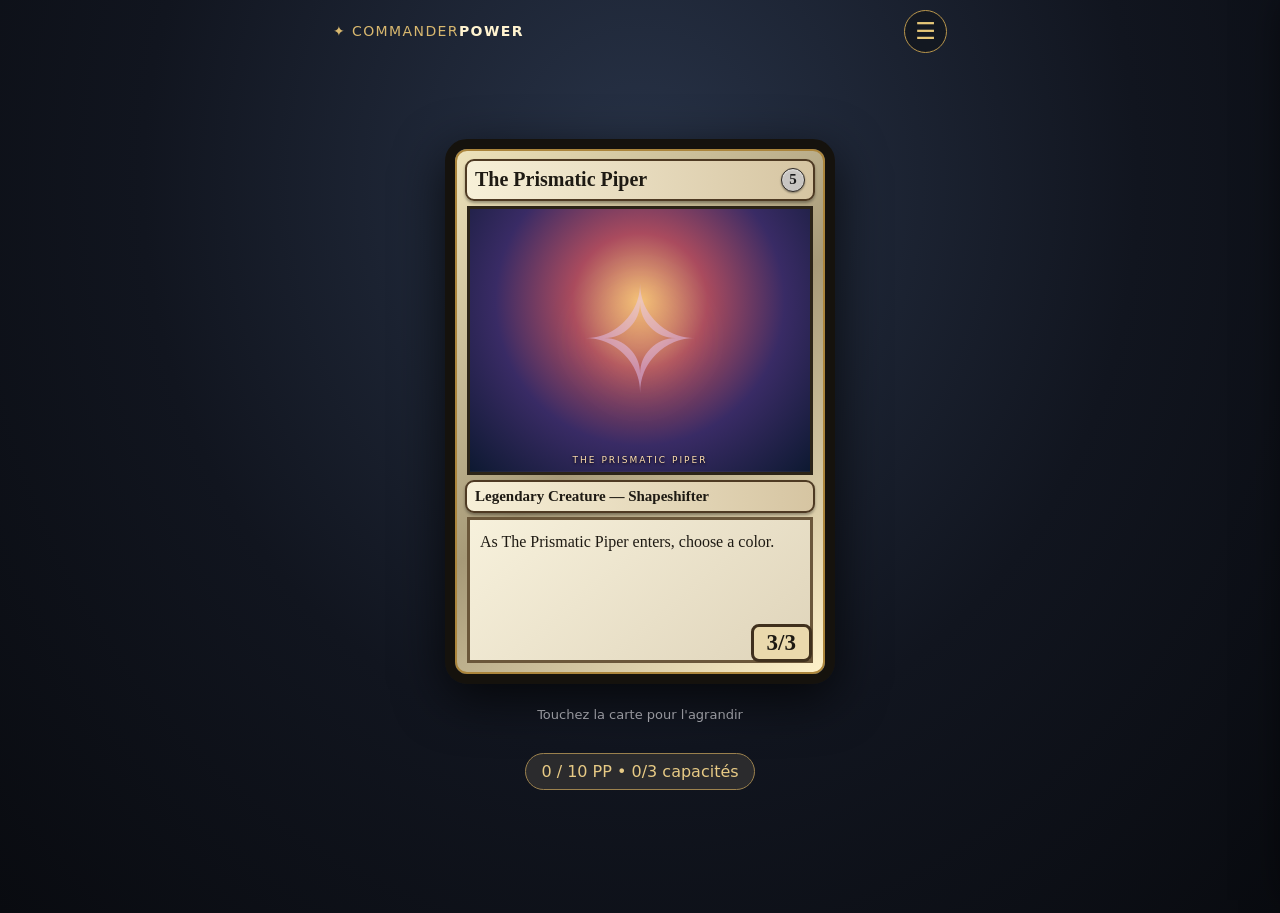
==== index.html @ e778cb90 "Add files via upload" ====
<!doctype html><html lang="fr"><head><meta charset="utf-8"><meta name="viewport" content="width=device-width,initial-scale=1,viewport-fit=cover"><meta name="theme-color" content="#10131b"><link rel="manifest" href="manifest.webmanifest"><link rel="icon" href="icon-192.png"><link rel="apple-touch-icon" href="icon-192.png"><link rel="stylesheet" href="style.css?v=22"><title>CommanderPower V22</title></head><body><header><div class="brand">✦ COMMANDER<b>POWER</b></div><button id="menuBtn" class="iconbtn" aria-label="Menu">☰</button></header><main><section class="page active" id="home"><div id="card" class="mtg-card" tabindex="0" role="button" aria-label="Agrandir la carte"><div class="namebar"><strong id="cardName"></strong><span id="mana"></span></div><div class="art" id="art"><div class="art-symbol">✧</div><small>THE PRISMATIC PIPER</small></div><div class="typebar" id="types"></div><div class="rules" id="rules"></div><div class="power" id="power"></div></div><p class="hint">Touchez la carte pour l'agrandir</p><div class="pill" id="homePP"></div></section><section class="page" id="edit"><h1>Modifier mon commandant</h1><div class="pill" id="budget"></div><div class="tabs" id="editTabs"><button data-tab="abilities" class="selected">Capacités</button><button data-tab="stats">Stats</button><button data-tab="mana">Mana</button><button data-tab="name">Nom</button><button data-tab="types">Types</button><button data-tab="art">Image</button></div><div id="editor"></div></section><section class="page" id="collection"><h1>Ma collection</h1><div id="collectionSummary" class="hint"></div><div class="tabs" id="collectionTabs"><button data-filter="all" class="selected">Tout</button><button data-filter="ability">Capacités</button><button data-filter="stat">Stats</button><button data-filter="mana">Mana</button><button data-filter="name">Noms</button><button data-filter="type">Types</button></div><div id="collectionFilters"></div><div id="collectionList"></div></section><section class="page" id="scan"><h1>Ouvrir un booster</h1><p class="hint">Scannez un QR code d'événement ou saisissez son code. Chaque code inédit donne quatre récompenses.</p><video id="camera" autoplay playsinline muted hidden></video><div class="row"><button class="primary" id="startCamera">📷 Scanner avec la caméra</button><button id="stopCamera">Arrêter</button></div><label>Code du booster<input id="codeInput" placeholder="Ex. EVENT-2026-001" autocomplete="off"></label><button class="primary wide" id="redeemBtn">🎁 Ouvrir le booster</button><p id="scanStatus" class="hint"></p><div id="boosterResults"></div><p class="note">Mode local : les codes ne sont pas authentifiés par un serveur. Ils peuvent être partagés ou falsifiés. Pour une compétition, un service de validation sera nécessaire.</p></section><section class="page" id="settings"><h1>Paramètres</h1><button id="exportBtn" class="primary wide">Exporter la sauvegarde JSON</button><label>Importer une sauvegarde<input id="importInput" type="file" accept="application/json"></label><button id="resetBtn" class="danger">Réinitialiser ma progression</button><p class="note">Les données sont enregistrées localement dans ce navigateur. Exportez votre sauvegarde avant de changer de téléphone ou d'effacer les données du site.</p><p class="note">Application non officielle, sans affiliation avec Wizards of the Coast. Les capacités du catalogue sont des propositions de jeu maison ; un catalogue partiel de stickers Unfinity vérifiés est intégré, en complément des capacités maison.</p></section></main><nav id="drawer"><button id="closeBtn" class="iconbtn close">✕</button><h2>CommanderPower</h2><button data-page="home">🃏 Mon commandant</button><button data-page="edit">✏️ Modifier</button><button data-page="collection">🎒 Ma collection</button><button data-page="scan">📷 Scanner un booster</button><button data-page="settings">⚙️ Paramètres</button></nav><div id="shade"></div><div id="zoom" aria-hidden="true"><button id="zoomClose" class="iconbtn">✕</button><div id="zoomMount"></div></div><div id="toast" role="status"></div><div id="boosterReveal" class="booster-reveal" aria-hidden="true"></div><script src="app.js?v=22"></script></body></html>
---- style.css ----
:root{font-family:system-ui,-apple-system,Segoe UI,sans-serif;color:#f4ebd9;background:#10131b;font-synthesis:none}*{box-sizing:border-box}body{margin:0;min-height:100dvh;background:radial-gradient(ellipse at 50% 20%,#283348 0,#11151f 55%,#090b10 100%)}header{height:62px;display:flex;align-items:center;justify-content:space-between;padding:0 18px;max-width:650px;margin:auto}.brand{font-size:14px;letter-spacing:1.4px;color:#d9b86f}.brand b{color:#fff3d0}.iconbtn{background:#131821;border:1px solid #b9964c;color:#e6c778;border-radius:50%;height:43px;width:43px;font-size:23px}main{max-width:650px;margin:auto;padding:8px 16px 38px}.page{display:none}.page.active{display:block}#home{min-height:calc(100dvh - 95px);display:none;flex-direction:column;align-items:center;justify-content:center;gap:10px}#home.active{display:flex}.mtg-card{width:min(100%,390px);aspect-ratio:0.715;position:relative;border:10px solid #15120d;border-radius:22px;padding:10px;background:linear-gradient(145deg,#e8c976,#98723a 15%,#f3dc9c 32%,#99743b 60%,#e1bd69 90%);box-shadow:0 15px 50px #000b,0 0 0 2px #ab853c inset;display:flex;flex-direction:column;color:#1e1a13;overflow:hidden;cursor:pointer}.mtg-card[data-color="W"]{background:linear-gradient(140deg,#eee3bb,#a79a78,#fff2cb)}.mtg-card[data-color="U"]{background:linear-gradient(140deg,#a7d2eb,#2a6a9d,#b8e0f3)}.mtg-card[data-color="B"]{background:linear-gradient(140deg,#a49ba6,#4d405a,#d3c2c9)}.mtg-card[data-color="R"]{background:linear-gradient(140deg,#eeb38a,#a23e28,#f6c38d)}.mtg-card[data-color="G"]{background:linear-gradient(140deg,#c6d9a5,#416e44,#d5e4b2)}.namebar,.typebar{background:linear-gradient(90deg,#f7f0d8,#d6c5a2);border:2px solid #4e3a23;border-radius:9px;padding:6px 8px;font-family:Georgia,serif;font-weight:bold;display:flex;align-items:center;justify-content:space-between;gap:6px;box-shadow:0 2px 3px #0005}.namebar{min-height:42px;font-size:clamp(14px,4.2vw,20px)}.namebar strong{overflow-wrap:anywhere}.namebar span{white-space:nowrap;font-size:15px}.art{margin:5px 2px;flex:1;min-height:0;border:3px solid #2c2417;position:relative;overflow:hidden;background:radial-gradient(circle at 50% 35%,#f3c178 0%,#aa4b5e 28%,#392b65 60%,#0d1931 100%);background-size:cover;background-position:center;display:flex;align-items:center;justify-content:center}.art-symbol{font-size:145px;color:#e6c9ff77;text-shadow:0 0 50px #ffc774}.art small{position:absolute;bottom:7px;letter-spacing:2px;font-size:9px;color:#ffdfaf;text-shadow:0 1px 3px #000}.typebar{min-height:33px;font-size:clamp(11px,3.1vw,15px);display:block}.rules{margin:4px 2px 1px;padding:11px 10px 24px;min-height:29%;max-height:35%;overflow:auto;background:linear-gradient(140deg,#f7f1dc,#dfd4ba);border:3px solid #6b573a;font:clamp(12px,3.3vw,16px)/1.34 Georgia,serif;white-space:pre-line}.power{position:absolute;bottom:12px;right:13px;padding:3px 13px;background:#ead9ad;border:3px solid #40301d;border-radius:8px;font:bold 23px Georgia,serif}.hint{text-align:center;color:#b8b9c1;font-size:13px}.pill{display:inline-block;padding:8px 15px;background:#2b2b2d;border:1px solid #9c824e;border-radius:30px;color:#e7ca85;text-align:center;margin:8px 0 16px}h1{font:27px Georgia,serif;color:#e6c47d;margin:10px 0 14px}h2{font:20px Georgia,serif;color:#d4b773}.tabs{display:flex;gap:5px;overflow:auto;padding:6px 0 14px;scrollbar-width:none}.tabs button{white-space:nowrap;font-size:13px;padding:10px 11px;background:#202631;border:1px solid #3a4551;border-radius:8px;color:#d7d8de}.tabs button.selected{background:#b99a5d;color:#171715;font-weight:bold}button{cursor:pointer;font:inherit}button:disabled{opacity:.4;cursor:not-allowed}.primary{background:linear-gradient(#e4c47e,#ad8442);border:1px solid #f3d79a;color:#18160f;border-radius:9px;padding:12px 14px;font-weight:750}.wide{width:100%;margin:10px 0}.danger{background:#61282d;color:white;border:1px solid #b75b63;border-radius:8px;padding:12px;margin-top:20px}label{display:block;margin:14px 0;color:#e1d9c9;font-size:14px}input,select{display:block;width:100%;margin-top:6px;padding:12px;background:#242b36;border:1px solid #667082;border-radius:8px;color:white;font-size:16px}.item{background:#1d2430;border:1px solid #3a4556;border-radius:12px;padding:12px;margin:9px 0;display:flex;align-items:center;justify-content:space-between;gap:12px}.item .meta{font-size:12px;color:#b4bac7;margin-top:5px}.item .title{font-weight:700}.item button{border:1px solid #c0a267;background:#423b2d;color:#f6df9e;border-radius:7px;padding:9px 10px;white-space:nowrap}.item button.on{background:#365c47;border-color:#8ad3a6}.rarity-common{color:#c4c8ce}.rarity-uncommon{color:#7ac1f2}.rarity-rare{color:#e7c46b}.rarity-mythic{color:#e8a477}.rarity-legendary{color:#dba7f8}.row{display:flex;gap:8px;align-items:center;flex-wrap:wrap}.row button{flex:1}.note{font-size:12px;color:#a8aab5;line-height:1.5;margin:18px 0}.wordslots{display:grid;grid-template-columns:repeat(3,minmax(0,1fr));gap:6px}.wordslots select{min-width:0;padding:10px 4px}.sectionhelp{font-size:13px;color:#bec4cf;line-height:1.5}.reward{border:1px solid #9e844d;background:#222735;border-radius:12px;padding:14px;margin:10px 0}.reward strong{display:block;font-size:18px;margin:5px 0}#camera{width:100%;border:2px solid #b99a5d;border-radius:12px;max-height:320px;object-fit:cover}#drawer{position:fixed;right:0;top:0;bottom:0;width:min(84vw,330px);padding:24px 20px;background:#151923;border-left:1px solid #ac8a4c;z-index:11;transform:translateX(105%);transition:transform .2s;box-shadow:-10px 0 40px #0009}#drawer.open{transform:translateX(0)}#drawer h2{padding:20px 0 18px}#drawer>button:not(.close){display:block;width:100%;text-align:left;background:none;border:0;color:#f0e7d5;font-size:17px;padding:17px 7px;border-bottom:1px solid #353b45}.close{float:right}#shade{display:none;position:fixed;inset:0;background:#0009;z-index:10}#shade.open{display:block}#zoom{display:none;position:fixed;inset:0;background:#07090df5;z-index:20;align-items:center;justify-content:center;padding:65px 8px 15px}#zoom.open{display:flex}#zoomClose{position:absolute;right:15px;top:12px}#zoomMount{width:min(100%,450px);display:flex;justify-content:center}#zoomMount .mtg-card{width:min(100%,440px);max-height:calc(100dvh - 95px)}#toast{position:fixed;bottom:18px;left:50%;transform:translateX(-50%);background:#e5c681;color:#171717;border-radius:8px;padding:12px 18px;z-index:40;display:none;max-width:90vw;text-align:center}@media(max-height:730px){#home .mtg-card{width:min(76vw,330px)}.mtg-card{padding:7px;border-width:7px}.rules{min-height:26%}}@media(min-width:700px){#home .mtg-card{width:390px}}

/* CommanderPower V5 — badges de rareté et filtres mobiles */
.filter-grid{display:grid;grid-template-columns:1fr 1fr;gap:10px;margin:8px 0 14px}.filter-grid label{margin:3px 0;font-size:12px}.filter-grid select{padding:10px 6px;font-size:14px;max-width:100%}.rarity-badge{display:inline-block;padding:3px 8px;border-radius:6px;font-size:11px;font-weight:800;letter-spacing:.2px;vertical-align:middle;margin:2px 0;border:1px solid currentColor;background:#242833}.rarity-badge.rarity-common{color:#e1e3e8;background:#414650}.rarity-badge.rarity-uncommon{color:#a8dfff;background:#124669}.rarity-badge.rarity-rare{color:#ffe28b;background:#665017}.rarity-badge.rarity-mythic{color:#ffd0a0;background:#81351b}.rarity-badge.rarity-legendary{color:#f2c7ff;background:#623078}.item:has(.rarity-badge.rarity-uncommon){border-left:3px solid #3c9fd9}.item:has(.rarity-badge.rarity-rare){border-left:3px solid #e7c46b}.item:has(.rarity-badge.rarity-mythic){border-left:3px solid #e88848}.item:has(.rarity-badge.rarity-legendary){border-left:3px solid #cb7aff}.reward .rarity-badge{margin-bottom:6px}@media(max-width:340px){.filter-grid{grid-template-columns:1fr}}

/* V6 : cartes lisibles, statut distinct de la rareté */
.item{display:block;padding:14px 15px;border-left-width:4px;margin:10px 0;background:#202733}
.item.locked{background:#171c25;border-color:#414854;opacity:.79}
.item.unlocked{background:#222c35}
.item.is-equipped{box-shadow:inset 0 0 0 1px #67bc92}
.item-head{display:flex;align-items:center;justify-content:space-between;gap:10px;margin-bottom:9px;flex-wrap:wrap}
.status{font-size:12px;font-weight:750;border-radius:5px;padding:5px 8px}
.status-locked{background:#343943;color:#e4e6e9}.status-owned{background:#184f46;color:#a9f1d2}.status-equipped{background:#225a3e;color:#bff5c8}
.item-title{font-size:16px;font-weight:750;line-height:1.35;color:#f8f1e4}
.item-description{color:#d1d8e2;font-size:13px;line-height:1.48;margin:8px 0;overflow-wrap:anywhere}
.item-foot{display:flex;gap:7px 13px;flex-wrap:wrap;color:#bac3ce;font-size:12px;margin-top:9px}
.item-actions{display:flex;gap:8px;margin-top:12px}.item-actions button{flex:1;min-height:40px}
.item.locked .item-title{color:#c4c8ce}.result-count{font-size:12px;color:#aeb9c8;margin:12px 0}.empty-state{padding:18px;background:#202733;border-radius:10px;color:#d3d8e1}
.rarity-border-common{border-left-color:#a5acb6}.rarity-border-uncommon{border-left-color:#46b4f3}.rarity-border-rare{border-left-color:#f0c75c}.rarity-border-mythic{border-left-color:#ee8748}.rarity-border-legendary{border-left-color:#c77afa}
.search-label{margin:6px 0 14px}.filter-grid{margin-top:10px}

/* V9 : lecture mobile, statuts et raretés séparés */
.item{display:block;position:relative;padding:15px;margin:11px 0;background:#202936;border-left-width:4px}
.item.locked{background:#171d27;border-color:#485161;opacity:.86}
.item.is-equipped{outline:1px solid #5bba92;background:#1d302e}
.item-head{display:flex;justify-content:space-between;align-items:center;gap:8px}
.status{font-size:12px;font-weight:700;padding:5px 8px;border-radius:6px}
.status-locked{background:#343a46;color:#e1e5ec}.status-owned{background:#244b3a;color:#b4f5cf}.status-equipped{background:#22634d;color:#e1ffe9}
.item-title{font-size:16px;margin-top:9px}.item-description{font-size:13px;line-height:1.55;color:#e2e7ee}
.item-foot{border-top:1px solid #414956;padding-top:10px}.filter-grid{margin-top:12px}.search-label{margin:8px 0 14px}
@media(max-width:400px){.item-head{align-items:flex-start}.rarity-badge{font-size:11px}.item-foot{font-size:11px}}

/* V15 — Animation d'ouverture : entièrement CSS, fluide sur mobile */
body.reveal-open{overflow:hidden}
.booster-reveal{display:none;position:fixed;inset:0;z-index:60;background:radial-gradient(ellipse at 50% 32%,#3c3049,#11121c 62%,#06070d);overflow-y:auto;overscroll-behavior:contain;padding:18px 14px 32px;color:#fff4df}
.booster-reveal.open{display:flex;justify-content:center;align-items:flex-start}
.reveal-content{width:min(100%,500px);margin:auto;text-align:center;position:relative}
.reveal-heading{letter-spacing:2px;font-weight:850;font-size:13px;color:#f6d994;margin:8px 0 12px}
.reveal-heading span{display:block;letter-spacing:1px;font-weight:500;margin-top:5px}
.pack-stage{height:220px;display:grid;place-items:center;position:relative;transition:height .45s ease}
.pack-glow{position:absolute;width:175px;height:175px;border-radius:50%;filter:blur(35px);background:#c6c0a155;animation:packPulse 1.4s ease-in-out infinite alternate}
.tier-premium .pack-glow{background:#e5c35e88}.tier-legendary .pack-glow{background:#ad69f3a0}
.booster-pack{position:relative;width:135px;height:185px;border:3px solid #b5b7bf;border-radius:12px 12px 17px 17px;background:linear-gradient(145deg,#3b414f,#171e2c 50%,#414755);box-shadow:0 16px 38px #0009,0 0 18px #ffffff25 inset;display:flex;align-items:center;justify-content:center;flex-direction:column;gap:10px;transform:rotate(-4deg);animation:packFloat 1.5s ease-in-out infinite alternate}
.tier-premium .booster-pack{border-color:#eacb75;background:linear-gradient(145deg,#81602c,#252331 50%,#957437)}
.tier-legendary .booster-pack{border-color:#d4a5ff;background:linear-gradient(145deg,#56317b,#181427 50%,#7b4396)}
.booster-pack:before,.booster-pack:after{content:'';position:absolute;left:8px;right:8px;height:5px;border-top:1px dashed #ffffff90}
.booster-pack:before{top:8px}.booster-pack:after{bottom:5px}
.pack-symbol{font-size:54px;line-height:1;color:#f4d48a;text-shadow:0 0 22px #fff6}
.booster-pack strong{font-size:13px;line-height:1.25;letter-spacing:1.5px}
.booster-pack small{font-size:10px;letter-spacing:2px;color:#f2ddad}
.booster-pack.burst{animation:packBurst .45s ease-in forwards}
.booster-reveal.show-cards .pack-stage{height:25px}
.booster-reveal.show-cards .pack-glow{opacity:0}
.reveal-prompt{min-height:24px;font-size:14px;color:#d7c8e5}
.reveal-cards{display:grid;grid-template-columns:repeat(2,minmax(0,1fr));gap:10px;margin:18px auto 16px}
.reveal-card{opacity:0;transform:translateY(24px) scale(.87);min-height:145px;display:flex;flex-direction:column;justify-content:center;align-items:center;gap:10px;padding:14px 9px;border:1px solid #687084;border-left:4px solid #b2bac5;border-radius:12px;background:linear-gradient(155deg,#303646,#171b28);box-shadow:0 10px 25px #0008;transition:opacity .38s,transform .48s,box-shadow .4s;overflow-wrap:anywhere}
.reveal-card.revealed{opacity:1;transform:translateY(0) scale(1);box-shadow:0 0 18px #d7c27d30,0 10px 24px #0008}
.reveal-card.rarity-border-uncommon{border-left-color:#46b4f3}
.reveal-card.rarity-border-rare{border-left-color:#f0c75c}
.reveal-card.rarity-border-mythic{border-left-color:#ee8748}
.reveal-card.rarity-border-legendary{border-left-color:#c77afa;box-shadow:0 0 20px #b45cf955}
.reveal-card strong{font-size:clamp(13px,3.5vw,17px);line-height:1.25}
.reveal-card small{color:#bfc6d1;font-size:11px}
.reveal-index{font-size:10px;color:#aeb9c9;letter-spacing:1px}
.reveal-finish{width:100%;max-width:330px;margin:8px auto}
.reveal-skip{display:block;margin:12px auto;border:0;background:transparent;color:#d9d1e5;text-decoration:underline;padding:12px}
.reveal-finish[hidden],.reveal-skip[hidden]{display:none}
@keyframes packFloat{to{transform:translateY(-8px) rotate(4deg)}}
@keyframes packPulse{to{transform:scale(1.35);opacity:.6}}
@keyframes packBurst{to{opacity:0;transform:scale(1.6) rotate(12deg)}}
@media(max-width:350px){.pack-stage{height:180px}.reveal-card{min-height:125px;padding:10px 6px}.reveal-cards{gap:7px}}
@media(prefers-reduced-motion:reduce){.pack-glow,.booster-pack{animation:none}.reveal-card{transition:none}.booster-pack.burst{opacity:0}.booster-reveal.show-cards .pack-stage{height:25px}}

/* V17 — symboles de mana inspirés de la présentation Magic */
#mana{display:flex;align-items:center;justify-content:flex-end;gap:2px;flex-wrap:wrap;max-width:54%}
.mana-symbol{display:inline-flex;justify-content:center;align-items:center;width:clamp(18px,4.3vw,24px);height:clamp(18px,4.3vw,24px);border-radius:50%;border:1.5px solid #28241f;color:#191719;font:bold 13px Georgia,serif;box-shadow:inset 0 1px 2px #fff8,0 1px 1px #0005;line-height:1;flex:none}
.reveal-card{cursor:pointer;font-family:inherit;color:inherit;position:relative}
.reveal-card .reveal-front{display:none;flex-direction:column;align-items:center;gap:9px}
.reveal-card .reveal-back{display:flex;flex-direction:column;align-items:center;justify-content:center;gap:15px;font-size:48px;color:#e9c77b;text-shadow:0 0 12px #f2cd76}
.reveal-card .reveal-back small{font-size:9px;letter-spacing:1px;color:#eee}
.reveal-card:not(.revealed){opacity:.72;transform:scale(.96);border-color:#5d6472}
.reveal-card.next{opacity:1;transform:scale(1);border-color:#eac16c;box-shadow:0 0 20px #ebc05b80;animation:nextCardPulse 1s ease-in-out infinite alternate}
.reveal-card.revealed{opacity:1;transform:scale(1);animation:cardTurn .38s ease-out}
.reveal-card.revealed .reveal-back{display:none}
.reveal-card.revealed .reveal-front{display:flex}
.reveal-card:disabled{cursor:default}
@keyframes nextCardPulse{to{box-shadow:0 0 8px #ebc05b44;transform:scale(.98)}}
@keyframes cardTurn{from{transform:rotateY(80deg) scale(.9)}to{transform:rotateY(0) scale(1)}}
@media(prefers-reduced-motion:reduce){.reveal-card.next,.reveal-card.revealed{animation:none}}

/* V18 : ouverture tactile une par une + éclats de rareté */
.reveal-card{position:relative;cursor:pointer;color:inherit;font-family:inherit;isolation:isolate}
.reveal-card .reveal-front{display:none;flex-direction:column;align-items:center;gap:9px;position:relative;z-index:2}
.reveal-card .reveal-back{display:flex;flex-direction:column;align-items:center;justify-content:center;gap:12px;font-size:48px;color:#e9c77b;text-shadow:0 0 12px #f2cd76}
.reveal-card .reveal-back small{font-size:10px;letter-spacing:1px;color:#eee}
.reveal-card:not(.revealed){opacity:.68;transform:scale(.96);border-color:#5d6472}
.reveal-card.next{opacity:1;transform:scale(1);border-color:#eac16c;box-shadow:0 0 20px #ebc05b80;animation:nextCardPulse 1s ease-in-out infinite alternate}
.reveal-card.revealed{opacity:1;transform:scale(1);animation:cardTurn .38s ease-out}
.reveal-card.revealed .reveal-back{display:none}
.reveal-card.revealed .reveal-front{display:flex}
.reveal-card:disabled{cursor:default}
.reveal-card .rarity-sparkles{position:absolute;inset:0;pointer-events:none;display:flex;justify-content:space-around;align-items:center;opacity:0;font-size:26px;z-index:3}
.reveal-card.special-reveal.rarity-border-rare{--shine:#f4d368}
.reveal-card.special-reveal.rarity-border-mythic{--shine:#ff8c48}
.reveal-card.special-reveal.rarity-border-legendary{--shine:#d29aff}
.reveal-card.special-reveal{animation:cardTurn .38s ease-out,rarityGlow 1.6s ease-out .1s both!important}
.reveal-card.special-reveal .rarity-sparkles{color:var(--shine);animation:sparkBurst 1.4s ease-out .12s both}
.reveal-card.special-reveal::after{content:'';position:absolute;inset:-30%;pointer-events:none;z-index:1;background:linear-gradient(110deg,transparent 32%,var(--shine) 49%,transparent 64%);opacity:0;transform:translateX(-90%) rotate(12deg);animation:foilSweep 1.15s ease-out .1s both}
.reveal-card.rarity-border-legendary.revealed{border-color:#c77afa}
@keyframes nextCardPulse{to{box-shadow:0 0 7px #ebc05b44;transform:scale(.98)}}
@keyframes cardTurn{from{transform:rotateY(80deg) scale(.9)}to{transform:rotateY(0) scale(1)}}
@keyframes rarityGlow{0%{box-shadow:0 0 0 var(--shine)}40%{box-shadow:0 0 40px 9px var(--shine)}100%{box-shadow:0 0 13px 2px var(--shine)}}
@keyframes sparkBurst{0%{opacity:0;transform:scale(.25) rotate(-20deg)}35%{opacity:1;transform:scale(1.45) rotate(10deg)}100%{opacity:0;transform:scale(1.9) rotate(25deg)}}
@keyframes foilSweep{0%{opacity:0;transform:translateX(-90%) rotate(12deg)}40%{opacity:.55}100%{opacity:0;transform:translateX(90%) rotate(12deg)}}
@media(prefers-reduced-motion:reduce){.reveal-card.next,.reveal-card.revealed,.reveal-card.special-reveal,.reveal-card.special-reveal .rarity-sparkles,.reveal-card.special-reveal::after{animation:none!important}.reveal-card.special-reveal .rarity-sparkles{display:none}}

/* V20 : symboles de mana stylisés et intégrés, en remplacement du texte brut */
#mana{display:flex;align-items:center;justify-content:flex-end;gap:2px;flex-wrap:wrap;max-width:52%;font-size:inherit}
.mana-badge{display:inline-flex;align-items:center;justify-content:center;flex:none;width:clamp(18px,4.3vw,24px);height:clamp(18px,4.3vw,24px);border-radius:50%;border:1.5px solid #302a25;color:#19191b;box-shadow:inset 0 1px 2px #fff9,0 1px 2px #0006;line-height:1;overflow:hidden}
.mana-badge svg{width:80%;height:80%;display:block}
.mana-badge b{font:bold clamp(12px,3vw,15px) Georgia,serif}
.mana-badge.mana-hybrid{gap:0}
.mana-badge .mana-half{width:50%;height:100%;display:flex;align-items:center;justify-content:center;overflow:hidden}
.mana-badge .mana-half svg{width:16px;height:16px;max-width:none;flex:none}
.mana-badge .mana-half b{font-size:11px}

/* V21 — symboles officiels Scryfall, avec solution de secours locale */
.mana-badge.official-mana{position:relative;background:transparent;border:0;box-shadow:none;overflow:visible}
.mana-fallback{display:flex;align-items:center;justify-content:center;width:100%;height:100%;border-radius:50%;border:1.5px solid #302a25;overflow:hidden;box-shadow:inset 0 1px 2px #fff9,0 1px 2px #0006}
.mana-official-img{position:absolute;inset:0;width:100%;height:100%;object-fit:contain;opacity:0}
.mana-badge.official-loaded .mana-official-img{opacity:1}
.mana-badge.official-loaded .mana-fallback{visibility:hidden}
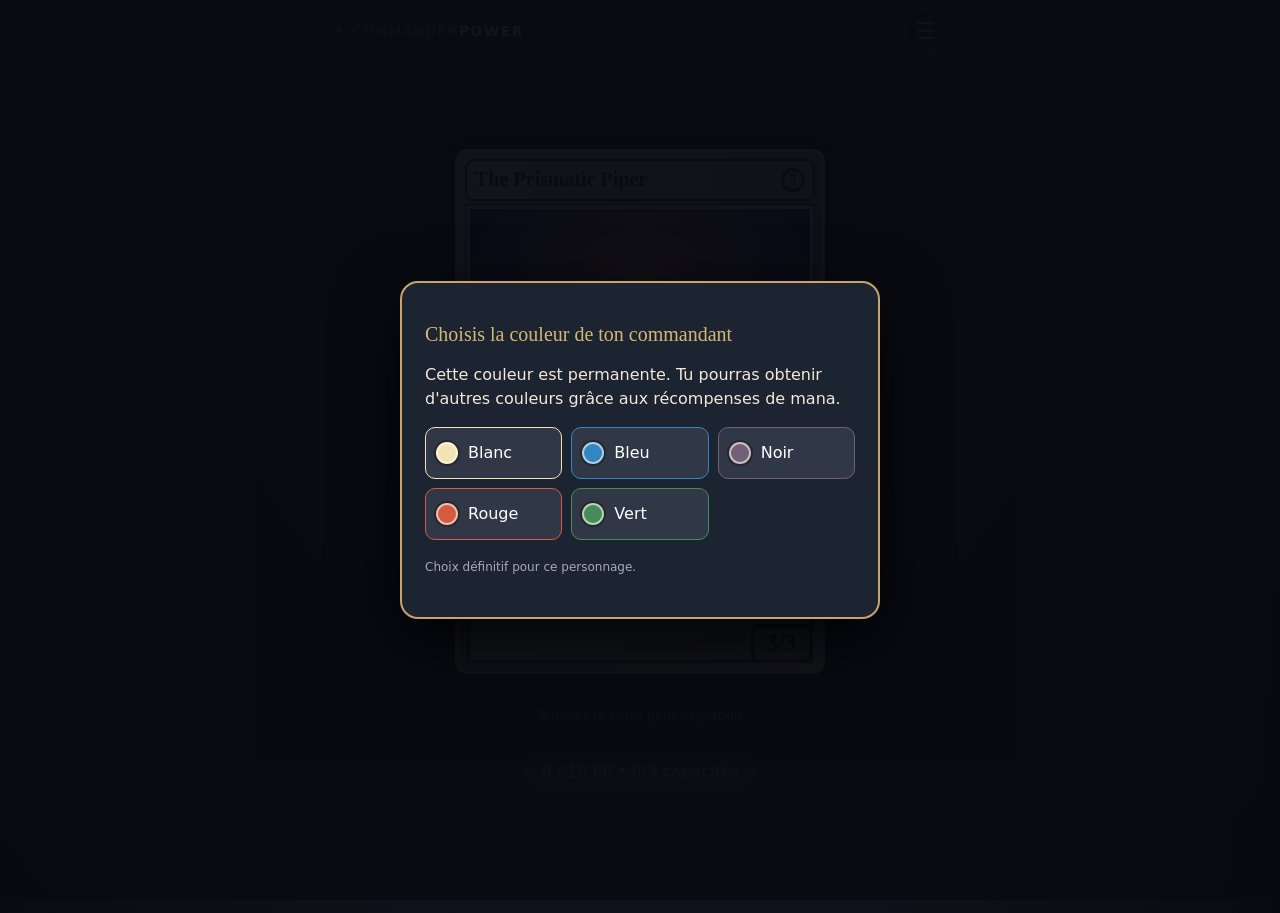
==== commit c67380d1: "Add files via upload" ====
--- a/index.html
+++ b/index.html
@@ -1 +1 @@
-<!doctype html><html lang="fr"><head><meta charset="utf-8"><meta name="viewport" content="width=device-width,initial-scale=1,viewport-fit=cover"><meta name="theme-color" content="#10131b"><link rel="manifest" href="manifest.webmanifest"><link rel="icon" href="icon-192.png"><link rel="apple-touch-icon" href="icon-192.png"><link rel="stylesheet" href="style.css?v=22"><title>CommanderPower V22</title></head><body><header><div class="brand">✦ COMMANDER<b>POWER</b></div><button id="menuBtn" class="iconbtn" aria-label="Menu">☰</button></header><main><section class="page active" id="home"><div id="card" class="mtg-card" tabindex="0" role="button" aria-label="Agrandir la carte"><div class="namebar"><strong id="cardName"></strong><span id="mana"></span></div><div class="art" id="art"><div class="art-symbol">✧</div><small>THE PRISMATIC PIPER</small></div><div class="typebar" id="types"></div><div class="rules" id="rules"></div><div class="power" id="power"></div></div><p class="hint">Touchez la carte pour l'agrandir</p><div class="pill" id="homePP"></div></section><section class="page" id="edit"><h1>Modifier mon commandant</h1><div class="pill" id="budget"></div><div class="tabs" id="editTabs"><button data-tab="abilities" class="selected">Capacités</button><button data-tab="stats">Stats</button><button data-tab="mana">Mana</button><button data-tab="name">Nom</button><button data-tab="types">Types</button><button data-tab="art">Image</button></div><div id="editor"></div></section><section class="page" id="collection"><h1>Ma collection</h1><div id="collectionSummary" class="hint"></div><div class="tabs" id="collectionTabs"><button data-filter="all" class="selected">Tout</button><button data-filter="ability">Capacités</button><button data-filter="stat">Stats</button><button data-filter="mana">Mana</button><button data-filter="name">Noms</button><button data-filter="type">Types</button></div><div id="collectionFilters"></div><div id="collectionList"></div></section><section class="page" id="scan"><h1>Ouvrir un booster</h1><p class="hint">Scannez un QR code d'événement ou saisissez son code. Chaque code inédit donne quatre récompenses.</p><video id="camera" autoplay playsinline muted hidden></video><div class="row"><button class="primary" id="startCamera">📷 Scanner avec la caméra</button><button id="stopCamera">Arrêter</button></div><label>Code du booster<input id="codeInput" placeholder="Ex. EVENT-2026-001" autocomplete="off"></label><button class="primary wide" id="redeemBtn">🎁 Ouvrir le booster</button><p id="scanStatus" class="hint"></p><div id="boosterResults"></div><p class="note">Mode local : les codes ne sont pas authentifiés par un serveur. Ils peuvent être partagés ou falsifiés. Pour une compétition, un service de validation sera nécessaire.</p></section><section class="page" id="settings"><h1>Paramètres</h1><button id="exportBtn" class="primary wide">Exporter la sauvegarde JSON</button><label>Importer une sauvegarde<input id="importInput" type="file" accept="application/json"></label><button id="resetBtn" class="danger">Réinitialiser ma progression</button><p class="note">Les données sont enregistrées localement dans ce navigateur. Exportez votre sauvegarde avant de changer de téléphone ou d'effacer les données du site.</p><p class="note">Application non officielle, sans affiliation avec Wizards of the Coast. Les capacités du catalogue sont des propositions de jeu maison ; un catalogue partiel de stickers Unfinity vérifiés est intégré, en complément des capacités maison.</p></section></main><nav id="drawer"><button id="closeBtn" class="iconbtn close">✕</button><h2>CommanderPower</h2><button data-page="home">🃏 Mon commandant</button><button data-page="edit">✏️ Modifier</button><button data-page="collection">🎒 Ma collection</button><button data-page="scan">📷 Scanner un booster</button><button data-page="settings">⚙️ Paramètres</button></nav><div id="shade"></div><div id="zoom" aria-hidden="true"><button id="zoomClose" class="iconbtn">✕</button><div id="zoomMount"></div></div><div id="toast" role="status"></div><div id="boosterReveal" class="booster-reveal" aria-hidden="true"></div><script src="app.js?v=22"></script></body></html>
+<!doctype html><html lang="fr"><head><meta charset="utf-8"><meta name="viewport" content="width=device-width,initial-scale=1,viewport-fit=cover"><meta name="theme-color" content="#10131b"><link rel="manifest" href="manifest.webmanifest"><link rel="icon" href="icon-192.png"><link rel="apple-touch-icon" href="icon-192.png"><link rel="stylesheet" href="style.css?v=25"><title>CommanderPower V23</title></head><body><header><div class="brand">✦ COMMANDER<b>POWER</b></div><button id="menuBtn" class="iconbtn" aria-label="Menu">☰</button></header><main><section class="page active" id="home"><div id="card" class="mtg-card" tabindex="0" role="button" aria-label="Agrandir la carte"><div class="namebar"><strong id="cardName"></strong><span id="mana"></span></div><div class="art" id="art"><div class="art-symbol">✧</div><small>THE PRISMATIC PIPER</small></div><div class="typebar" id="types"></div><div class="rules" id="rules"></div><div class="power" id="power"></div></div><p class="hint">Touchez la carte pour l'agrandir</p><div class="pill" id="homePP"></div></section><section class="page" id="edit"><h1>Modifier mon commandant</h1><div class="pill" id="budget"></div><div class="tabs" id="editTabs"><button data-tab="abilities" class="selected">Capacités</button><button data-tab="stats">Stats</button><button data-tab="mana">Mana</button><button data-tab="name">Nom</button><button data-tab="types">Types</button><button data-tab="art">Image</button></div><div id="editor"></div></section><section class="page" id="collection"><h1>Ma collection</h1><div id="collectionSummary" class="hint"></div><div class="tabs" id="collectionTabs"><button data-filter="all" class="selected">Tout</button><button data-filter="ability">Capacités</button><button data-filter="stat">Stats</button><button data-filter="mana">Mana</button><button data-filter="name">Noms</button><button data-filter="type">Types</button></div><div id="collectionFilters"></div><div id="collectionList"></div></section><section class="page" id="scan"><h1>Ouvrir un booster</h1><p class="hint">Scannez un QR code d'événement ou saisissez son code. Chaque code inédit donne quatre récompenses.</p><video id="camera" autoplay playsinline muted hidden></video><div class="row"><button class="primary" id="startCamera">📷 Scanner avec la caméra</button><button id="stopCamera">Arrêter</button></div><label>Code du booster<input id="codeInput" placeholder="Ex. EVENT-2026-001" autocomplete="off"></label><button class="primary wide" id="redeemBtn">🎁 Ouvrir le booster</button><p id="scanStatus" class="hint"></p><div id="boosterResults"></div><p class="note">Mode local : les codes ne sont pas authentifiés par un serveur. Ils peuvent être partagés ou falsifiés. Pour une compétition, un service de validation sera nécessaire.</p></section><section class="page" id="settings"><h1>Paramètres</h1><button id="exportBtn" class="primary wide">Exporter la sauvegarde JSON</button><label>Importer une sauvegarde<input id="importInput" type="file" accept="application/json"></label><button id="resetBtn" class="danger">Réinitialiser ma progression</button><p class="note">Les données sont enregistrées localement dans ce navigateur. Exportez votre sauvegarde avant de changer de téléphone ou d'effacer les données du site.</p><p class="note">Application non officielle, sans affiliation avec Wizards of the Coast. Les capacités du catalogue sont des propositions de jeu maison ; un catalogue partiel de stickers Unfinity vérifiés est intégré, en complément des capacités maison.</p></section></main><nav id="drawer"><button id="closeBtn" class="iconbtn close">✕</button><h2>CommanderPower</h2><button data-page="home">🃏 Mon commandant</button><button data-page="edit">✏️ Modifier</button><button data-page="collection">🎒 Ma collection</button><button data-page="scan">📷 Scanner un booster</button><button data-page="settings">⚙️ Paramètres</button></nav><div id="shade"></div><div id="zoom" aria-hidden="true"><button id="zoomClose" class="iconbtn">✕</button><div id="zoomMount"></div></div><div id="toast" role="status"></div><div id="colorCreation" class="color-creation" hidden></div><div id="boosterReveal" class="booster-reveal" aria-hidden="true"></div><script src="app.js?v=25"></script></body></html>
--- a/style.css
+++ b/style.css
@@ -130,3 +130,50 @@
 .mana-official-img{position:absolute;inset:0;width:100%;height:100%;object-fit:contain;opacity:0}
 .mana-badge.official-loaded .mana-official-img{opacity:1}
 .mana-badge.official-loaded .mana-fallback{visibility:hidden}
+
+/* V23 — texte de règles lisible, sans chevauchement avec la force/endurance */
+.mtg-card{--rules-font:clamp(12px,3.3vw,16px);--rules-min:29%;--rules-max:44%}
+.mtg-card .rules{
+ flex:0 1 auto;
+ min-height:var(--rules-min);
+ max-height:var(--rules-max);
+ overflow-y:auto;
+ overflow-x:hidden;
+ scrollbar-width:thin;
+ font-size:var(--rules-font);
+ line-height:1.28;
+ padding:9px 10px 42px;
+ white-space:pre-line;
+ overflow-wrap:break-word;
+}
+.mtg-card .rules[data-density="medium"]{--rules-font:clamp(11px,3vw,14px);--rules-min:34%;--rules-max:48%}
+.mtg-card .rules[data-density="dense"]{--rules-font:clamp(10px,2.7vw,12.5px);--rules-min:40%;--rules-max:56%}
+.mtg-card .art{flex:1 1 auto;min-height:55px}
+.mtg-card .power{z-index:2;bottom:12px;right:13px;pointer-events:none}
+#zoomMount .mtg-card .rules{font-size:var(--rules-font)}
+@media(max-height:730px){
+ .mtg-card .rules{padding-bottom:38px;line-height:1.2}
+ .mtg-card .rules[data-density="dense"]{--rules-font:11px;--rules-max:56%}
+}
+
+/* V24 : identité chromatique visible et permanente */
+.mtg-card{box-shadow:0 15px 50px #000b,0 0 0 3px var(--primary-glow,#f4e3b2) inset,0 0 0 2px #15120d}
+.mtg-card[data-color="DUAL"]{background:linear-gradient(125deg,var(--primary-color) 0%,var(--primary-color) 35%,var(--secondary-color) 75%,var(--secondary-color) 100%)}
+.mtg-card[data-color="GOLD"]{background:linear-gradient(145deg,#f9e9aa,#bc8a28 18%,#f7d46e 35%,#a9791f 60%,#f5d98b 90%)}
+.mtg-card[data-color="GOLD"] .namebar,.mtg-card[data-color="GOLD"] .typebar{border-color:#8b641c}
+.mtg-card .art{border:3px solid var(--primary-color,#2c2417);outline:1px solid #302319;outline-offset:1px}
+.mtg-card .namebar,.mtg-card .typebar{box-shadow:0 2px 3px #0005,inset 0 3px 0 var(--primary-color,#e6c98b)}
+.mana-official,.mana-badge,.mana-symbol{border:2px solid #312b24!important;box-shadow:0 0 0 1px #e9d6a6,0 1px 2px #0008!important;border-radius:50%}
+#mana img{border:1.5px solid #302a22;border-radius:50%;box-shadow:0 0 0 1px #e8d6a7,0 1px 3px #0008}
+.fixed-color{display:flex;align-items:center;gap:10px;flex-wrap:wrap;padding:13px;margin:14px 0;border:1px solid #9b804f;border-radius:12px;background:#202735}
+.fixed-color strong{width:100%}.fixed-color small{width:100%;color:#b8c0cb;line-height:1.4}
+.color-dot,.color-choice-dot{width:22px;height:22px;border-radius:50%;background:var(--dot,var(--color));border:2px solid #fff9;box-shadow:0 0 0 2px #272727}
+.color-creation[hidden]{display:none!important}.color-creation{position:fixed;inset:0;z-index:100;background:#090b12f5;display:flex;align-items:center;justify-content:center;padding:20px;overflow-y:auto}
+.color-creation-dialog{max-width:480px;width:100%;background:#1c2432;border:2px solid #c6a46a;border-radius:18px;padding:23px;color:#f3e9d7;box-shadow:0 20px 65px #000d}
+.color-creation-dialog p{line-height:1.5}.color-choices{display:grid;grid-template-columns:repeat(auto-fit,minmax(115px,1fr));gap:9px}
+.color-choices button{display:flex;gap:10px;align-items:center;justify-content:flex-start;padding:14px 10px;background:#303848;color:#fff;border:1px solid var(--color);border-radius:10px}
+.color-choice-dot{flex:none}
+
+.shapeshifter-toggle{display:flex;align-items:center;gap:8px;flex-wrap:wrap;margin:12px 0;padding:12px;border:1px solid #9a8455;border-radius:12px;background:#252c3a;color:#f4e6c4}
+.shapeshifter-toggle input{width:auto;accent-color:#d8b568}
+.shapeshifter-toggle small{display:block;width:100%;color:#b9c0cc;margin-left:25px}
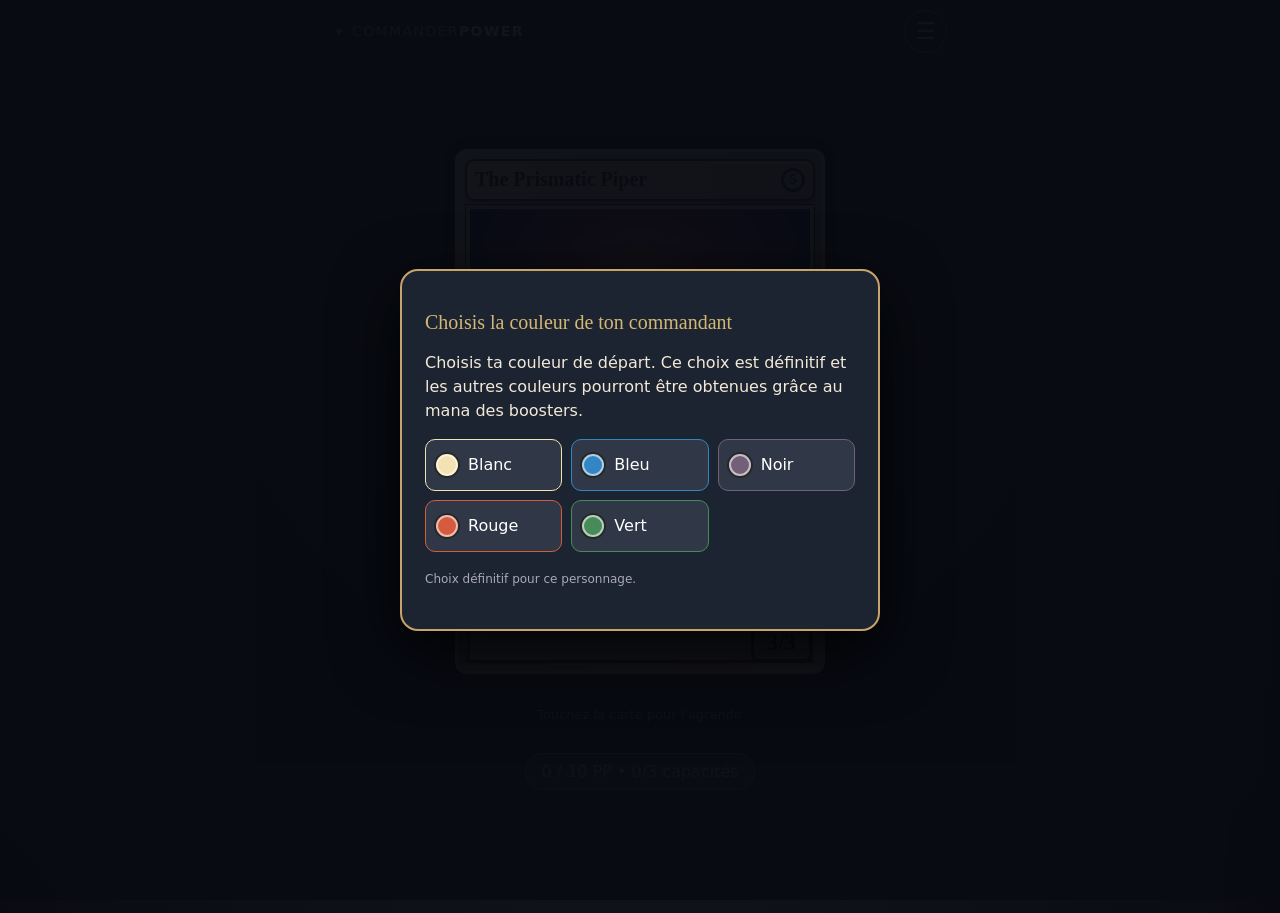
==== commit c6803396: "Add files via upload" ====
--- a/index.html
+++ b/index.html
@@ -1 +1 @@
-<!doctype html><html lang="fr"><head><meta charset="utf-8"><meta name="viewport" content="width=device-width,initial-scale=1,viewport-fit=cover"><meta name="theme-color" content="#10131b"><link rel="manifest" href="manifest.webmanifest"><link rel="icon" href="icon-192.png"><link rel="apple-touch-icon" href="icon-192.png"><link rel="stylesheet" href="style.css?v=25"><title>CommanderPower V23</title></head><body><header><div class="brand">✦ COMMANDER<b>POWER</b></div><button id="menuBtn" class="iconbtn" aria-label="Menu">☰</button></header><main><section class="page active" id="home"><div id="card" class="mtg-card" tabindex="0" role="button" aria-label="Agrandir la carte"><div class="namebar"><strong id="cardName"></strong><span id="mana"></span></div><div class="art" id="art"><div class="art-symbol">✧</div><small>THE PRISMATIC PIPER</small></div><div class="typebar" id="types"></div><div class="rules" id="rules"></div><div class="power" id="power"></div></div><p class="hint">Touchez la carte pour l'agrandir</p><div class="pill" id="homePP"></div></section><section class="page" id="edit"><h1>Modifier mon commandant</h1><div class="pill" id="budget"></div><div class="tabs" id="editTabs"><button data-tab="abilities" class="selected">Capacités</button><button data-tab="stats">Stats</button><button data-tab="mana">Mana</button><button data-tab="name">Nom</button><button data-tab="types">Types</button><button data-tab="art">Image</button></div><div id="editor"></div></section><section class="page" id="collection"><h1>Ma collection</h1><div id="collectionSummary" class="hint"></div><div class="tabs" id="collectionTabs"><button data-filter="all" class="selected">Tout</button><button data-filter="ability">Capacités</button><button data-filter="stat">Stats</button><button data-filter="mana">Mana</button><button data-filter="name">Noms</button><button data-filter="type">Types</button></div><div id="collectionFilters"></div><div id="collectionList"></div></section><section class="page" id="scan"><h1>Ouvrir un booster</h1><p class="hint">Scannez un QR code d'événement ou saisissez son code. Chaque code inédit donne quatre récompenses.</p><video id="camera" autoplay playsinline muted hidden></video><div class="row"><button class="primary" id="startCamera">📷 Scanner avec la caméra</button><button id="stopCamera">Arrêter</button></div><label>Code du booster<input id="codeInput" placeholder="Ex. EVENT-2026-001" autocomplete="off"></label><button class="primary wide" id="redeemBtn">🎁 Ouvrir le booster</button><p id="scanStatus" class="hint"></p><div id="boosterResults"></div><p class="note">Mode local : les codes ne sont pas authentifiés par un serveur. Ils peuvent être partagés ou falsifiés. Pour une compétition, un service de validation sera nécessaire.</p></section><section class="page" id="settings"><h1>Paramètres</h1><button id="exportBtn" class="primary wide">Exporter la sauvegarde JSON</button><label>Importer une sauvegarde<input id="importInput" type="file" accept="application/json"></label><button id="resetBtn" class="danger">Réinitialiser ma progression</button><p class="note">Les données sont enregistrées localement dans ce navigateur. Exportez votre sauvegarde avant de changer de téléphone ou d'effacer les données du site.</p><p class="note">Application non officielle, sans affiliation avec Wizards of the Coast. Les capacités du catalogue sont des propositions de jeu maison ; un catalogue partiel de stickers Unfinity vérifiés est intégré, en complément des capacités maison.</p></section></main><nav id="drawer"><button id="closeBtn" class="iconbtn close">✕</button><h2>CommanderPower</h2><button data-page="home">🃏 Mon commandant</button><button data-page="edit">✏️ Modifier</button><button data-page="collection">🎒 Ma collection</button><button data-page="scan">📷 Scanner un booster</button><button data-page="settings">⚙️ Paramètres</button></nav><div id="shade"></div><div id="zoom" aria-hidden="true"><button id="zoomClose" class="iconbtn">✕</button><div id="zoomMount"></div></div><div id="toast" role="status"></div><div id="colorCreation" class="color-creation" hidden></div><div id="boosterReveal" class="booster-reveal" aria-hidden="true"></div><script src="app.js?v=25"></script></body></html>
+<!doctype html><html lang="fr"><head><meta charset="utf-8"><meta name="viewport" content="width=device-width,initial-scale=1,viewport-fit=cover"><meta name="theme-color" content="#10131b"><link rel="manifest" href="manifest.webmanifest"><link rel="icon" href="icon-192.png"><link rel="apple-touch-icon" href="icon-192.png"><link rel="stylesheet" href="style.css?v=26"><title>CommanderPower V26</title></head><body><header><div class="brand">✦ COMMANDER<b>POWER</b></div><button id="menuBtn" class="iconbtn" aria-label="Menu">☰</button></header><main><section class="page active" id="home"><div id="card" class="mtg-card" tabindex="0" role="button" aria-label="Agrandir la carte"><div class="namebar"><strong id="cardName"></strong><span id="mana"></span></div><div class="art" id="art"><div class="art-symbol">✧</div><small>THE PRISMATIC PIPER</small></div><div class="typebar" id="types"></div><div class="rules" id="rules"></div><div class="power" id="power"></div></div><p class="hint">Touchez la carte pour l'agrandir</p><div class="pill" id="homePP"></div></section><section class="page" id="edit"><h1>Modifier mon commandant</h1><div class="pill" id="budget"></div><div class="tabs" id="editTabs"><button data-tab="abilities" class="selected">Capacités</button><button data-tab="stats">Stats</button><button data-tab="mana">Mana</button><button data-tab="name">Nom</button><button data-tab="types">Types</button><button data-tab="art">Image</button></div><div id="editor"></div></section><section class="page" id="collection"><h1>Ma collection</h1><div id="collectionSummary" class="hint"></div><div class="tabs" id="collectionTabs"><button data-filter="all" class="selected">Tout</button><button data-filter="ability">Capacités</button><button data-filter="stat">Stats</button><button data-filter="mana">Mana</button><button data-filter="name">Noms</button><button data-filter="type">Types</button></div><div id="collectionFilters"></div><div id="collectionList"></div></section><section class="page" id="scan"><h1>Ouvrir un booster</h1><p class="hint">Scannez un QR code d'événement ou saisissez son code. Chaque code inédit donne quatre récompenses.</p><video id="camera" autoplay playsinline muted hidden></video><div class="row"><button class="primary" id="startCamera">📷 Scanner avec la caméra</button><button id="stopCamera">Arrêter</button></div><label>Code du booster<input id="codeInput" placeholder="Ex. EVENT-2026-001" autocomplete="off"></label><button class="primary wide" id="redeemBtn">🎁 Ouvrir le booster</button><p id="scanStatus" class="hint"></p><div id="boosterResults"></div><p class="note">Mode local : les codes ne sont pas authentifiés par un serveur. Ils peuvent être partagés ou falsifiés. Pour une compétition, un service de validation sera nécessaire.</p></section><section class="page" id="settings"><h1>Paramètres</h1><button id="exportBtn" class="primary wide">Exporter la sauvegarde JSON</button><label>Importer une sauvegarde<input id="importInput" type="file" accept="application/json"></label><button id="resetBtn" class="danger">Réinitialiser ma progression</button><p class="note">Les données sont enregistrées localement dans ce navigateur. Exportez votre sauvegarde avant de changer de téléphone ou d'effacer les données du site.</p><p class="note">Application non officielle, sans affiliation avec Wizards of the Coast. Les capacités du catalogue sont des propositions de jeu maison ; un catalogue partiel de stickers Unfinity vérifiés est intégré, en complément des capacités maison.</p></section></main><nav id="drawer"><button id="closeBtn" class="iconbtn close">✕</button><h2>CommanderPower</h2><button data-page="home">🃏 Mon commandant</button><button data-page="edit">✏️ Modifier</button><button data-page="collection">🎒 Ma collection</button><button data-page="scan">📷 Scanner un booster</button><button data-page="settings">⚙️ Paramètres</button></nav><div id="shade"></div><div id="zoom" aria-hidden="true"><button id="zoomClose" class="iconbtn">✕</button><div id="zoomMount"></div></div><div id="toast" role="status"></div><div id="colorCreation" class="color-creation" hidden></div><div id="boosterReveal" class="booster-reveal" aria-hidden="true"></div><script src="app.js?v=26"></script></body></html>
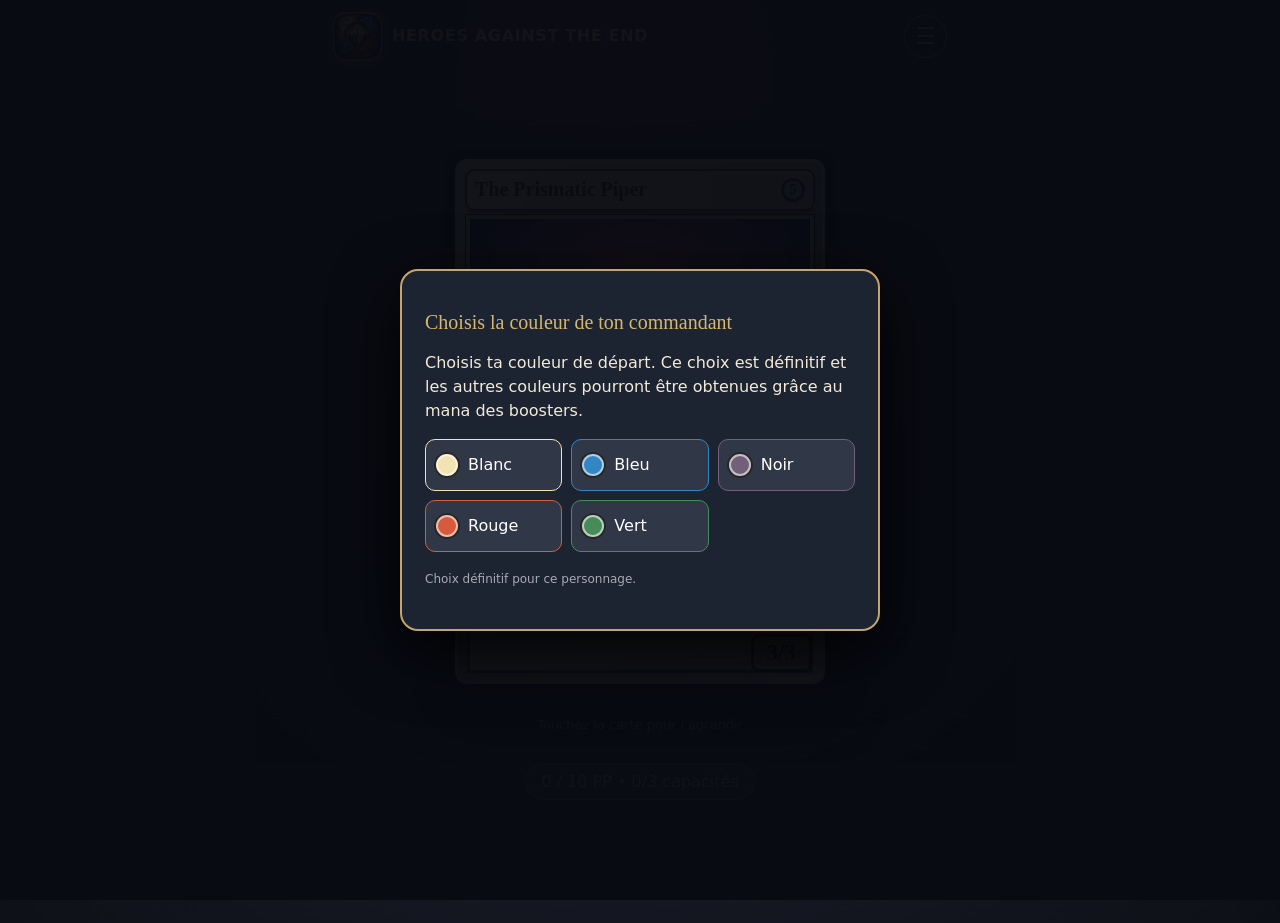
==== commit 17f8f601: "Add files via upload" ====
--- a/index.html
+++ b/index.html
@@ -1 +1 @@
-<!doctype html><html lang="fr"><head><meta charset="utf-8"><meta name="viewport" content="width=device-width,initial-scale=1,viewport-fit=cover"><meta name="theme-color" content="#10131b"><link rel="manifest" href="manifest.webmanifest"><link rel="icon" href="icon-192.png"><link rel="apple-touch-icon" href="icon-192.png"><link rel="stylesheet" href="style.css?v=26"><title>CommanderPower V26</title></head><body><header><div class="brand">✦ COMMANDER<b>POWER</b></div><button id="menuBtn" class="iconbtn" aria-label="Menu">☰</button></header><main><section class="page active" id="home"><div id="card" class="mtg-card" tabindex="0" role="button" aria-label="Agrandir la carte"><div class="namebar"><strong id="cardName"></strong><span id="mana"></span></div><div class="art" id="art"><div class="art-symbol">✧</div><small>THE PRISMATIC PIPER</small></div><div class="typebar" id="types"></div><div class="rules" id="rules"></div><div class="power" id="power"></div></div><p class="hint">Touchez la carte pour l'agrandir</p><div class="pill" id="homePP"></div></section><section class="page" id="edit"><h1>Modifier mon commandant</h1><div class="pill" id="budget"></div><div class="tabs" id="editTabs"><button data-tab="abilities" class="selected">Capacités</button><button data-tab="stats">Stats</button><button data-tab="mana">Mana</button><button data-tab="name">Nom</button><button data-tab="types">Types</button><button data-tab="art">Image</button></div><div id="editor"></div></section><section class="page" id="collection"><h1>Ma collection</h1><div id="collectionSummary" class="hint"></div><div class="tabs" id="collectionTabs"><button data-filter="all" class="selected">Tout</button><button data-filter="ability">Capacités</button><button data-filter="stat">Stats</button><button data-filter="mana">Mana</button><button data-filter="name">Noms</button><button data-filter="type">Types</button></div><div id="collectionFilters"></div><div id="collectionList"></div></section><section class="page" id="scan"><h1>Ouvrir un booster</h1><p class="hint">Scannez un QR code d'événement ou saisissez son code. Chaque code inédit donne quatre récompenses.</p><video id="camera" autoplay playsinline muted hidden></video><div class="row"><button class="primary" id="startCamera">📷 Scanner avec la caméra</button><button id="stopCamera">Arrêter</button></div><label>Code du booster<input id="codeInput" placeholder="Ex. EVENT-2026-001" autocomplete="off"></label><button class="primary wide" id="redeemBtn">🎁 Ouvrir le booster</button><p id="scanStatus" class="hint"></p><div id="boosterResults"></div><p class="note">Mode local : les codes ne sont pas authentifiés par un serveur. Ils peuvent être partagés ou falsifiés. Pour une compétition, un service de validation sera nécessaire.</p></section><section class="page" id="settings"><h1>Paramètres</h1><button id="exportBtn" class="primary wide">Exporter la sauvegarde JSON</button><label>Importer une sauvegarde<input id="importInput" type="file" accept="application/json"></label><button id="resetBtn" class="danger">Réinitialiser ma progression</button><p class="note">Les données sont enregistrées localement dans ce navigateur. Exportez votre sauvegarde avant de changer de téléphone ou d'effacer les données du site.</p><p class="note">Application non officielle, sans affiliation avec Wizards of the Coast. Les capacités du catalogue sont des propositions de jeu maison ; un catalogue partiel de stickers Unfinity vérifiés est intégré, en complément des capacités maison.</p></section></main><nav id="drawer"><button id="closeBtn" class="iconbtn close">✕</button><h2>CommanderPower</h2><button data-page="home">🃏 Mon commandant</button><button data-page="edit">✏️ Modifier</button><button data-page="collection">🎒 Ma collection</button><button data-page="scan">📷 Scanner un booster</button><button data-page="settings">⚙️ Paramètres</button></nav><div id="shade"></div><div id="zoom" aria-hidden="true"><button id="zoomClose" class="iconbtn">✕</button><div id="zoomMount"></div></div><div id="toast" role="status"></div><div id="colorCreation" class="color-creation" hidden></div><div id="boosterReveal" class="booster-reveal" aria-hidden="true"></div><script src="app.js?v=26"></script></body></html>
+<!doctype html><html lang="fr"><head><meta charset="utf-8"><meta name="viewport" content="width=device-width,initial-scale=1,viewport-fit=cover"><meta name="theme-color" content="#211828"><link rel="manifest" href="manifest.webmanifest"><link rel="icon" href="icon-192.png"><link rel="apple-touch-icon" href="apple-touch-icon.png"><link rel="stylesheet" href="style.css?v=33"><title>Heroes Against The End</title></head><body><header><div class="brand"><img class="brand-icon" src="icon-192.png" alt=""><span>HEROES <b>AGAINST THE END</b></span></div><button id="menuBtn" class="iconbtn" aria-label="Menu">☰</button></header><main><section class="page active" id="home"><div id="card" class="mtg-card" tabindex="0" role="button" aria-label="Agrandir la carte"><div class="namebar"><strong id="cardName"></strong><span id="mana"></span></div><div class="art" id="art"><div class="art-symbol">✧</div><small>THE PRISMATIC PIPER</small></div><div class="typebar" id="types"></div><div class="rules" id="rules"></div><div class="power" id="power"></div></div><p class="hint">Touchez la carte pour l'agrandir</p><div class="pill" id="homePP"></div></section><section class="page" id="edit"><h1>Modifier mon commandant</h1><div class="pill" id="budget"></div><div class="tabs" id="editTabs"><button data-tab="abilities" class="selected">Capacités</button><button data-tab="stats">Stats</button><button data-tab="mana">Mana</button><button data-tab="name">Nom</button><button data-tab="types">Types</button><button data-tab="art">Image</button></div><div id="editor"></div></section><section class="page" id="collection"><h1>Ma collection</h1><div id="collectionSummary" class="hint"></div><div class="tabs" id="collectionTabs"><button data-filter="all" class="selected">Tout</button><button data-filter="ability">Capacités</button><button data-filter="stat">Stats</button><button data-filter="mana">Mana</button><button data-filter="name">Noms</button><button data-filter="type">Types</button></div><div id="collectionFilters"></div><div id="collectionList"></div></section><section class="page" id="scan"><h1>Ouvrir un booster</h1><p class="hint">Scannez un QR code d'événement ou saisissez son code. Chaque code inédit donne quatre récompenses.</p><video id="camera" autoplay playsinline muted hidden></video><div class="row"><button class="primary" id="startCamera">📷 Scanner avec la caméra</button><button id="stopCamera">Arrêter</button></div><label>Code du booster<input id="codeInput" placeholder="Ex. EVENT-2026-001" autocomplete="off"></label><button class="primary wide" id="redeemBtn">🎁 Ouvrir le booster</button><p id="scanStatus" class="hint"></p><div id="boosterResults"></div><p class="note">Mode local : les codes ne sont pas authentifiés par un serveur. Ils peuvent être partagés ou falsifiés. Pour une compétition, un service de validation sera nécessaire.</p></section><section class="page" id="settings"><h1>Paramètres</h1><button id="exportBtn" class="primary wide">Exporter la sauvegarde JSON</button><label>Importer une sauvegarde<input id="importInput" type="file" accept="application/json"></label><button id="resetBtn" class="danger">Réinitialiser ma progression</button><p class="note">Les données sont enregistrées localement dans ce navigateur. Exportez votre sauvegarde avant de changer de téléphone ou d'effacer les données du site.</p><p class="note">Application non officielle, sans affiliation avec Wizards of the Coast. Les capacités du catalogue sont des propositions de jeu maison ; un catalogue partiel de stickers Unfinity vérifiés est intégré, en complément des capacités maison.</p></section></main><nav id="drawer"><button id="closeBtn" class="iconbtn close">✕</button><div class="drawer-brand"><img src="icon-192.png" alt=""><h2>Heroes Against The End</h2></div><button data-page="home">🃏 Mon commandant</button><button data-page="edit">✏️ Modifier</button><button data-page="collection">🎒 Ma collection</button><button data-page="scan">📷 Scanner un booster</button><button data-page="settings">⚙️ Paramètres</button></nav><div id="shade"></div><div id="zoom" aria-hidden="true"><button id="zoomClose" class="iconbtn">✕</button><div id="zoomMount"></div></div><div id="toast" role="status"></div><div id="colorCreation" class="color-creation" hidden></div><div id="boosterReveal" class="booster-reveal" aria-hidden="true"></div><script src="app.js?v=33"></script></body></html>
--- a/style.css
+++ b/style.css
@@ -177,3 +177,44 @@
 .shapeshifter-toggle{display:flex;align-items:center;gap:8px;flex-wrap:wrap;margin:12px 0;padding:12px;border:1px solid #9a8455;border-radius:12px;background:#252c3a;color:#f4e6c4}
 .shapeshifter-toggle input{width:auto;accent-color:#d8b568}
 .shapeshifter-toggle small{display:block;width:100%;color:#b9c0cc;margin-left:25px}
+
+/* V27 : enchaîner les codes sans repasser par le menu */
+.reveal-actions{display:flex;flex-wrap:wrap;justify-content:center;gap:12px;margin:16px auto 8px;width:min(100%,440px)}
+.reveal-actions[hidden]{display:none!important}
+.reveal-actions button{flex:1 1 175px;min-height:48px;font-weight:700}
+
+/* V29: séparation gauche/droite des deux couleurs */
+.mtg-card[data-color="DUAL"]{background:linear-gradient(to right,var(--primary-color) 0%,var(--primary-color) 47%,var(--secondary-color) 53%,var(--secondary-color) 100%)}
+/* L’illustration personnelle ne doit pas être masquée par le symbole décoratif */
+.art.has-personal-image .art-symbol,.art.has-personal-image small{display:none}
+
+/* V30 : thème sombre mobile, mana plus lisible et célébration légendaire */
+:root{color-scheme:dark}
+html,body{background-color:#10131b;color:#f4ebd9}
+input,select,textarea{color-scheme:dark;background:#242b36!important;color:#fff!important}
+@media(max-width:600px){
+ #mana{gap:4px;max-width:58%}
+ #mana .mana-badge{width:clamp(24px,6.8vw,31px);height:clamp(24px,6.8vw,31px)}
+ #mana .mana-badge b{font-size:clamp(13px,3.7vw,18px)}
+ .namebar{gap:4px;padding:5px 6px}
+ .namebar strong{min-width:0;font-size:clamp(12px,3.5vw,18px)}
+}
+@keyframes legendaryFrenzy{0%,100%{transform:translate(0,0)}10%,30%,50%,70%,90%{transform:translate(-6px,3px)}20%,40%,60%,80%{transform:translate(6px,-3px)}}
+@keyframes legendaryFlash{0%,100%{opacity:0}15%,40%,70%{opacity:.7}25%,55%,85%{opacity:.12}}
+body.legendary-frenzy .booster-reveal .reveal-content{animation:legendaryFrenzy .5s linear 4}
+body.legendary-frenzy .booster-reveal::before{content:'✦ LÉGENDAIRE ! ✦';position:fixed;inset:0;z-index:10;pointer-events:none;display:grid;place-items:center;font-weight:1000;font-size:clamp(30px,9vw,64px);letter-spacing:2px;text-align:center;color:#fff2a8;text-shadow:0 0 12px #a43aff,0 0 40px #ffcf4c;background:#7525b777;animation:legendaryFlash 1.8s ease-out both}
+@media(prefers-reduced-motion:reduce){body.legendary-frenzy .booster-reveal .reveal-content,body.legendary-frenzy .booster-reveal::before{animation:none!important}body.legendary-frenzy .booster-reveal::before{display:none}}
+
+/* V32 : image personnelle entière, centrée dans la fenêtre de l'illustration. */
+.art.centered-personal-art{background-color:#171923;background-size:contain!important;background-repeat:no-repeat!important;background-position:50% 50%!important}
+
+/* V33 — Identité Heroes Against The End */
+:root{color-scheme:dark;background:#100e16}
+body{background:radial-gradient(ellipse at 48% 9%,#3b2b32 0,#1b1c2b 43%,#0d1016 100%)}
+header{min-height:72px;height:auto;gap:12px;padding-top:7px;padding-bottom:7px}
+.brand{display:flex;align-items:center;gap:10px;font-size:clamp(12px,3.3vw,16px);letter-spacing:.65px;line-height:1.2;color:#f5d68a;font-weight:850}
+.brand b{color:#fff1c3}.brand-icon{width:49px;height:49px;object-fit:cover;border-radius:12px;border:1px solid #d5a85a;box-shadow:0 0 12px #d3a35455;flex-shrink:0}
+.drawer-brand{display:flex;align-items:center;gap:12px;clear:both;padding-top:20px}.drawer-brand img{width:56px;height:56px;border-radius:13px;border:1px solid #cba45d}.drawer-brand h2{padding:0;font-size:19px}
+.primary{background:linear-gradient(#f7dc98,#b78239);border-color:#ffde9b}.tabs button.selected{background:#dfb66a}.iconbtn{border-color:#d6a85c}
+.reveal-heading{color:#f9d99c}.booster-pack strong{font-size:11px;letter-spacing:.65px}.pack-symbol{color:#f5d48a}
+@media(max-width:380px){.brand-icon{width:42px;height:42px}.brand{font-size:12px}}
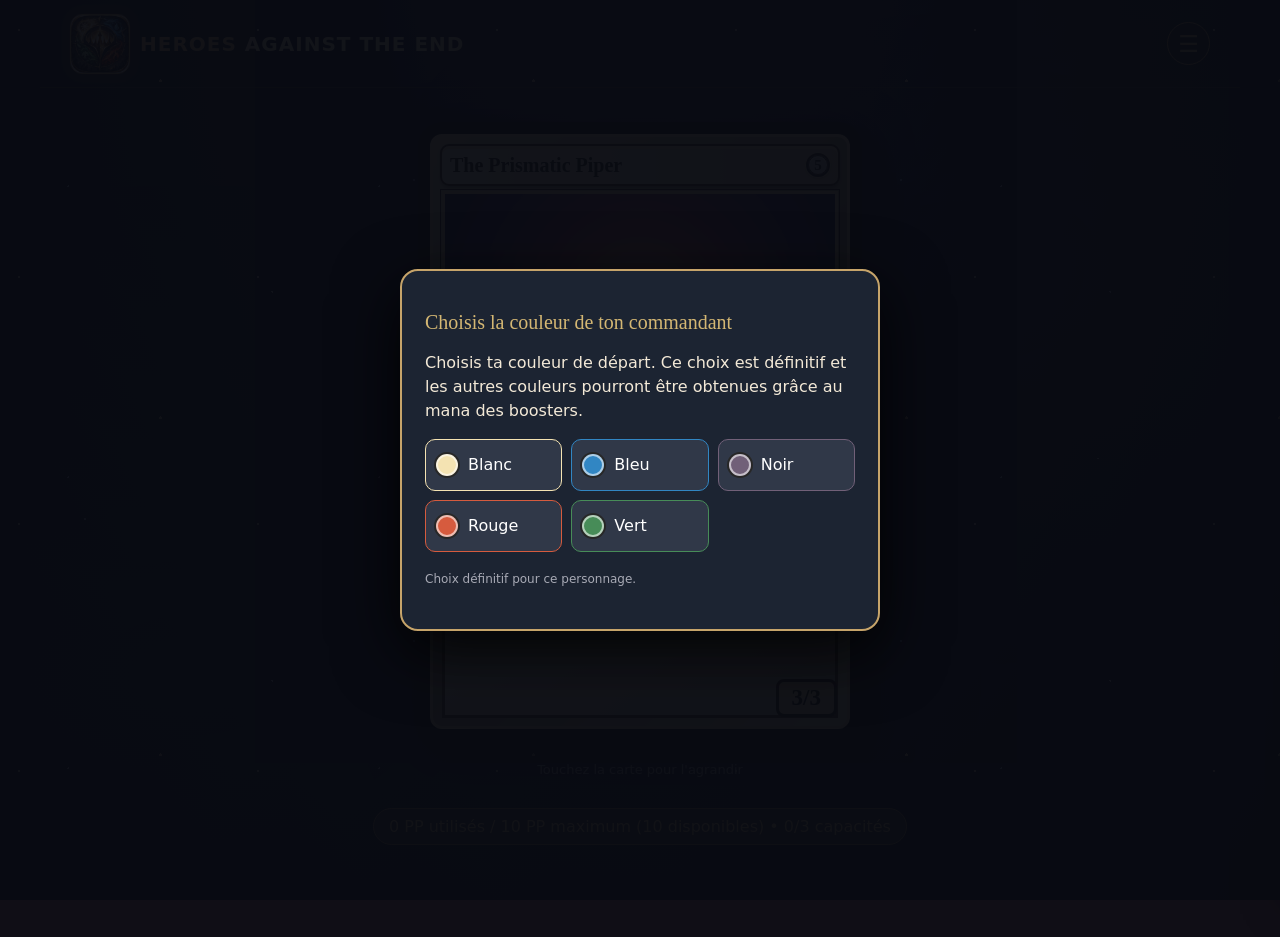
==== commit b7bf64d8: "Add files via upload" ====
--- a/index.html
+++ b/index.html
@@ -1 +1 @@
-<!doctype html><html lang="fr"><head><meta charset="utf-8"><meta name="viewport" content="width=device-width,initial-scale=1,viewport-fit=cover"><meta name="theme-color" content="#211828"><link rel="manifest" href="manifest.webmanifest"><link rel="icon" href="icon-192.png"><link rel="apple-touch-icon" href="apple-touch-icon.png"><link rel="stylesheet" href="style.css?v=33"><title>Heroes Against The End</title></head><body><header><div class="brand"><img class="brand-icon" src="icon-192.png" alt=""><span>HEROES <b>AGAINST THE END</b></span></div><button id="menuBtn" class="iconbtn" aria-label="Menu">☰</button></header><main><section class="page active" id="home"><div id="card" class="mtg-card" tabindex="0" role="button" aria-label="Agrandir la carte"><div class="namebar"><strong id="cardName"></strong><span id="mana"></span></div><div class="art" id="art"><div class="art-symbol">✧</div><small>THE PRISMATIC PIPER</small></div><div class="typebar" id="types"></div><div class="rules" id="rules"></div><div class="power" id="power"></div></div><p class="hint">Touchez la carte pour l'agrandir</p><div class="pill" id="homePP"></div></section><section class="page" id="edit"><h1>Modifier mon commandant</h1><div class="pill" id="budget"></div><div class="tabs" id="editTabs"><button data-tab="abilities" class="selected">Capacités</button><button data-tab="stats">Stats</button><button data-tab="mana">Mana</button><button data-tab="name">Nom</button><button data-tab="types">Types</button><button data-tab="art">Image</button></div><div id="editor"></div></section><section class="page" id="collection"><h1>Ma collection</h1><div id="collectionSummary" class="hint"></div><div class="tabs" id="collectionTabs"><button data-filter="all" class="selected">Tout</button><button data-filter="ability">Capacités</button><button data-filter="stat">Stats</button><button data-filter="mana">Mana</button><button data-filter="name">Noms</button><button data-filter="type">Types</button></div><div id="collectionFilters"></div><div id="collectionList"></div></section><section class="page" id="scan"><h1>Ouvrir un booster</h1><p class="hint">Scannez un QR code d'événement ou saisissez son code. Chaque code inédit donne quatre récompenses.</p><video id="camera" autoplay playsinline muted hidden></video><div class="row"><button class="primary" id="startCamera">📷 Scanner avec la caméra</button><button id="stopCamera">Arrêter</button></div><label>Code du booster<input id="codeInput" placeholder="Ex. EVENT-2026-001" autocomplete="off"></label><button class="primary wide" id="redeemBtn">🎁 Ouvrir le booster</button><p id="scanStatus" class="hint"></p><div id="boosterResults"></div><p class="note">Mode local : les codes ne sont pas authentifiés par un serveur. Ils peuvent être partagés ou falsifiés. Pour une compétition, un service de validation sera nécessaire.</p></section><section class="page" id="settings"><h1>Paramètres</h1><button id="exportBtn" class="primary wide">Exporter la sauvegarde JSON</button><label>Importer une sauvegarde<input id="importInput" type="file" accept="application/json"></label><button id="resetBtn" class="danger">Réinitialiser ma progression</button><p class="note">Les données sont enregistrées localement dans ce navigateur. Exportez votre sauvegarde avant de changer de téléphone ou d'effacer les données du site.</p><p class="note">Application non officielle, sans affiliation avec Wizards of the Coast. Les capacités du catalogue sont des propositions de jeu maison ; un catalogue partiel de stickers Unfinity vérifiés est intégré, en complément des capacités maison.</p></section></main><nav id="drawer"><button id="closeBtn" class="iconbtn close">✕</button><div class="drawer-brand"><img src="icon-192.png" alt=""><h2>Heroes Against The End</h2></div><button data-page="home">🃏 Mon commandant</button><button data-page="edit">✏️ Modifier</button><button data-page="collection">🎒 Ma collection</button><button data-page="scan">📷 Scanner un booster</button><button data-page="settings">⚙️ Paramètres</button></nav><div id="shade"></div><div id="zoom" aria-hidden="true"><button id="zoomClose" class="iconbtn">✕</button><div id="zoomMount"></div></div><div id="toast" role="status"></div><div id="colorCreation" class="color-creation" hidden></div><div id="boosterReveal" class="booster-reveal" aria-hidden="true"></div><script src="app.js?v=33"></script></body></html>
+<!doctype html><html lang="fr"><head><meta charset="utf-8"><meta name="viewport" content="width=device-width,initial-scale=1,viewport-fit=cover"><meta name="theme-color" content="#211828"><link rel="manifest" href="manifest.webmanifest"><link rel="icon" href="icon-192.png"><link rel="apple-touch-icon" href="apple-touch-icon.png"><link rel="stylesheet" href="style.css?v=35"><title>Heroes Against The End</title></head><body><header><div class="brand"><img class="brand-icon" src="icon-192.png" alt=""><span>HEROES <b>AGAINST THE END</b></span></div><button id="menuBtn" class="iconbtn" aria-label="Menu">☰</button></header><main><section class="page active" id="home"><div id="card" class="mtg-card" tabindex="0" role="button" aria-label="Agrandir la carte"><div class="namebar"><strong id="cardName"></strong><span id="mana"></span></div><div class="art" id="art"><div class="art-symbol">✧</div><small>THE PRISMATIC PIPER</small></div><div class="typebar" id="types"></div><div class="rules" id="rules"></div><div class="power" id="power"></div></div><p class="hint">Touchez la carte pour l'agrandir</p><div class="pill" id="homePP"></div></section><section class="page" id="edit"><h1>Modifier mon commandant</h1><div class="pill" id="budget"></div><div class="tabs" id="editTabs"><button data-tab="abilities" class="selected">Capacités</button><button data-tab="stats">Stats</button><button data-tab="mana">Mana</button><button data-tab="name">Nom</button><button data-tab="types">Types</button><button data-tab="art">Image</button></div><div id="editor"></div></section><section class="page" id="collection"><h1>Ma collection</h1><div id="collectionSummary" class="hint"></div><div class="tabs" id="collectionTabs"><button data-filter="all" class="selected">Tout</button><button data-filter="ability">Capacités</button><button data-filter="stat">Stats</button><button data-filter="mana">Mana</button><button data-filter="name">Noms</button><button data-filter="type">Types</button></div><div id="collectionFilters"></div><div id="collectionList"></div></section><section class="page" id="scan"><h1>Ouvrir un booster</h1><p class="hint">Scannez un QR code d'événement ou saisissez son code. Chaque code inédit donne quatre récompenses.</p><video id="camera" autoplay playsinline muted hidden></video><div class="row"><button class="primary" id="startCamera">📷 Scanner avec la caméra</button><button id="stopCamera">Arrêter</button></div><label>Code du booster<input id="codeInput" placeholder="Ex. EVENT-2026-001" autocomplete="off"></label><button class="primary wide" id="redeemBtn">🎁 Ouvrir le booster</button><p id="scanStatus" class="hint"></p><div id="boosterResults"></div><p class="note">Mode local : les codes ne sont pas authentifiés par un serveur. Ils peuvent être partagés ou falsifiés. Pour une compétition, un service de validation sera nécessaire.</p></section><section class="page" id="settings"><h1>Paramètres</h1><button id="exportBtn" class="primary wide">Exporter la sauvegarde JSON</button><label>Importer une sauvegarde<input id="importInput" type="file" accept="application/json"></label><button id="resetBtn" class="danger">Réinitialiser ma progression</button><p class="note">Les données sont enregistrées localement dans ce navigateur. Exportez votre sauvegarde avant de changer de téléphone ou d'effacer les données du site.</p><p class="note">Application non officielle, sans affiliation avec Wizards of the Coast. Les capacités du catalogue sont des propositions de jeu maison ; un catalogue partiel de stickers Unfinity vérifiés est intégré, en complément des capacités maison.</p></section></main><nav id="drawer"><button id="closeBtn" class="iconbtn close">✕</button><div class="drawer-brand"><img src="icon-192.png" alt=""><h2>Heroes Against The End</h2></div><button data-page="home">🃏 Mon commandant</button><button data-page="edit">✏️ Modifier</button><button data-page="collection">🎒 Ma collection</button><button data-page="scan">📷 Scanner un booster</button><button data-page="settings">⚙️ Paramètres</button></nav><div id="shade"></div><div id="zoom" aria-hidden="true"><button id="zoomClose" class="iconbtn">✕</button><div id="zoomMount"></div></div><div id="toast" role="status"></div><div id="colorCreation" class="color-creation" hidden></div><div id="boosterReveal" class="booster-reveal" aria-hidden="true"></div><script src="app.js?v=35"></script></body></html>
--- a/style.css
+++ b/style.css
@@ -218,3 +218,28 @@
 .primary{background:linear-gradient(#f7dc98,#b78239);border-color:#ffde9b}.tabs button.selected{background:#dfb66a}.iconbtn{border-color:#d6a85c}
 .reveal-heading{color:#f9d99c}.booster-pack strong{font-size:11px;letter-spacing:.65px}.pack-symbol{color:#f5d48a}
 @media(max-width:380px){.brand-icon{width:42px;height:42px}.brand{font-size:12px}}
+
+/* V34 — nuit étoilée et identité Heroes Against The End */
+html{background:#050713}
+body{isolation:isolate;background:radial-gradient(ellipse at 50% -10%,#292348 0%,#101327 38%,#060814 76%,#03040b 100%);background-attachment:fixed;min-height:100dvh}
+body::before{content:"";position:fixed;inset:0;z-index:-1;pointer-events:none;opacity:.78;background-image:radial-gradient(1.2px 1.2px at 8% 12%,#f8edcf 97%,transparent),radial-gradient(1px 1px at 22% 64%,#c9d9ff 97%,transparent),radial-gradient(1.5px 1.5px at 43% 24%,#f9e3ac 97%,transparent),radial-gradient(1px 1px at 65% 75%,#ffffff 97%,transparent),radial-gradient(1.3px 1.3px at 85% 39%,#a8c5ff 97%,transparent),radial-gradient(1px 1px at 95% 88%,#ffffff 97%,transparent),radial-gradient(1px 1px at 14% 90%,#d9c6f9 97%,transparent);background-size:239px 247px,311px 291px,373px 337px,419px 389px,487px 461px,563px 521px,607px 577px}
+body::after{content:"";position:fixed;inset:0;z-index:-1;pointer-events:none;background:radial-gradient(ellipse at 75% 30%,#493a7520,transparent 45%),radial-gradient(ellipse at 15% 75%,#15345825,transparent 52%)}
+.art.centered-personal-art.cropped-personal-art{background-size:cover!important;background-position:50% 50%!important}
+@media(min-width:900px){
+ header{max-width:1200px;height:88px;padding:10px 30px;border-bottom:1px solid #c59c4b3d}
+ .brand{font-size:20px;letter-spacing:1px}.brand-icon{width:60px;height:60px}
+ main{max-width:1200px;padding:24px 34px 60px}
+ #home.active{min-height:calc(100dvh - 135px);justify-content:flex-start;padding-top:12px}
+ #home .mtg-card{width:440px;max-width:100%}
+ #edit.active,#collection.active,#scan.active,#settings.active{max-width:1040px;margin:0 auto}
+ #edit .tabs,#collection .tabs{gap:10px;flex-wrap:wrap;overflow:visible}
+ #edit .tabs button,#collection .tabs button{padding:13px 17px;font-size:15px}
+ #editor,#collectionList{max-width:1000px}
+ #editResults,#collectionList{display:grid;grid-template-columns:repeat(2,minmax(0,1fr));gap:12px}
+ #editResults .result-count,#collectionList .result-count,#editResults .empty-state,#collectionList .empty-state{grid-column:1/-1}
+ .item{margin:0;min-width:0}
+ #scan,#settings{max-width:700px!important}
+ #drawer{width:380px;padding:28px}
+ #zoomMount .mtg-card{width:min(480px,100%)}
+}
+@media(min-width:1300px){#editResults,#collectionList{grid-template-columns:repeat(3,minmax(0,1fr))}}
